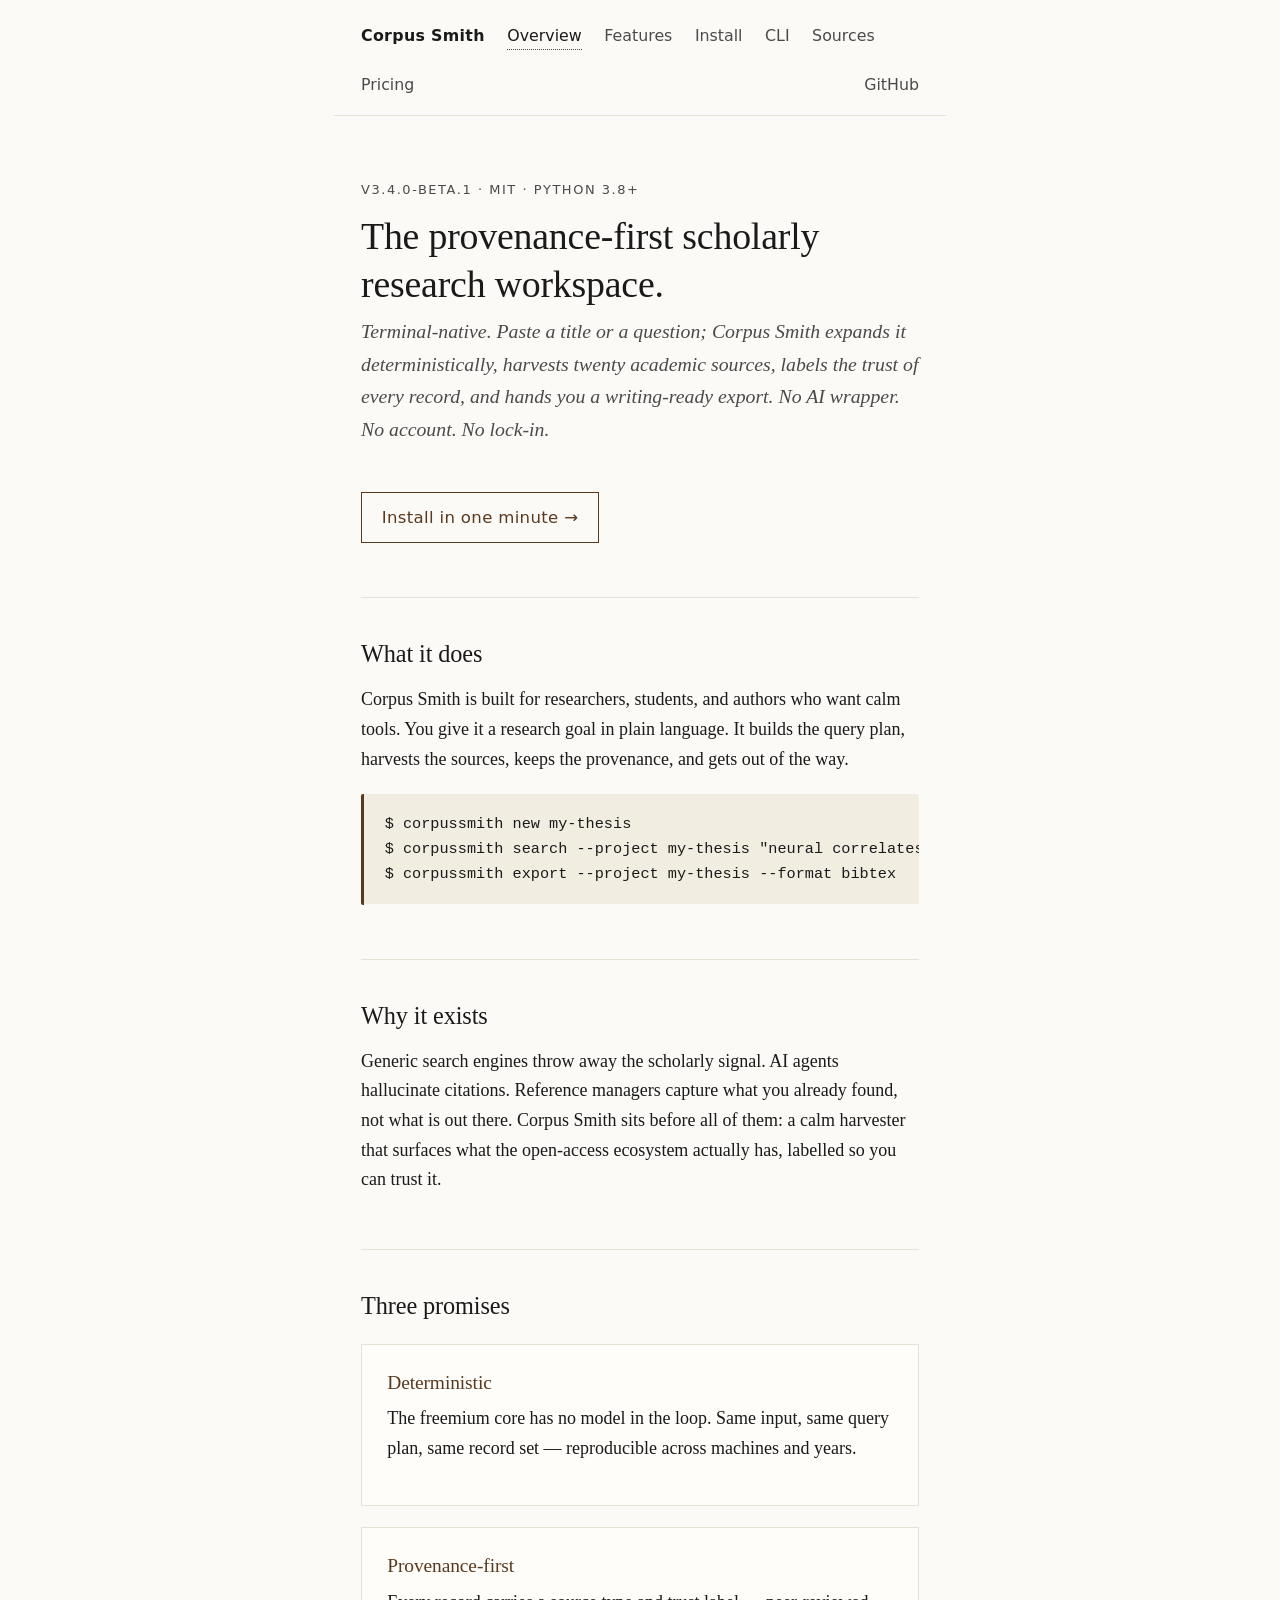
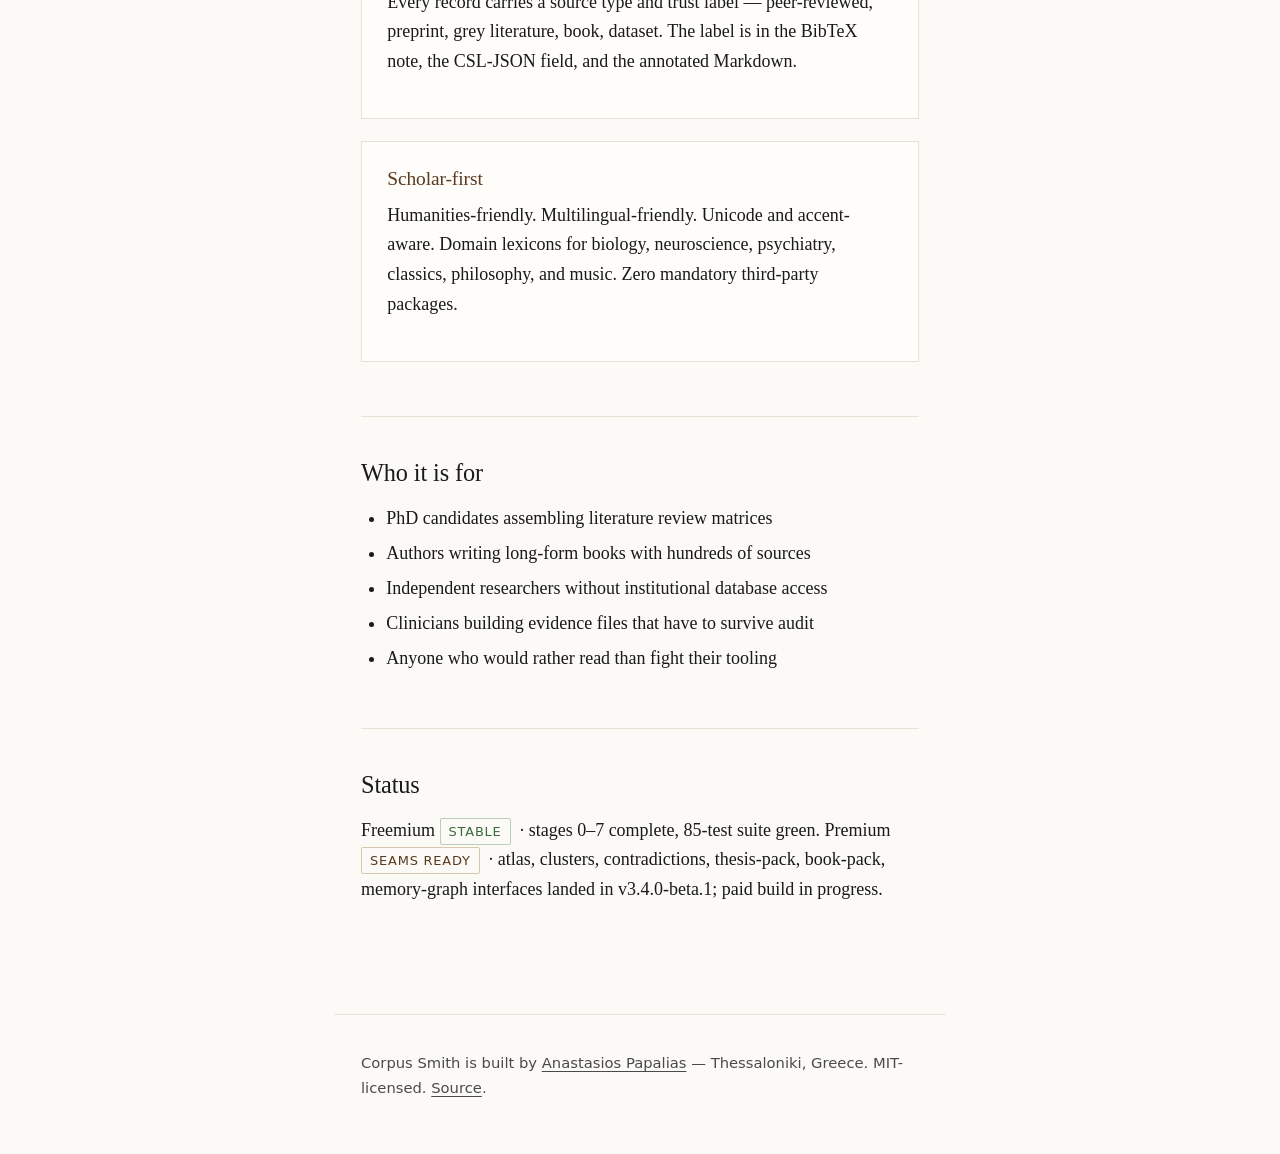
==== site/index.html @ e88dcf77 "Rename ScholarForge to Corpus Smith Initial commit of Corpus Smith (formerly ScholarForge). All pack" ====
<!doctype html>
<html lang="en">
<head>
<meta charset="utf-8">
<meta name="viewport" content="width=device-width, initial-scale=1">
<title>Corpus Smith — the provenance-first scholarly research workspace</title>
<meta name="description" content="Terminal-based scholarly research workbench. Harvest 20 academic APIs, build trustworthy corpora, prepare writing-ready exports. Calm, scholar-first, zero mandatory dependencies.">
<link rel="stylesheet" href="style.css">
</head>
<body>
<nav class="top">
  <span class="brand">Corpus Smith</span>
  <a href="index.html" class="current">Overview</a>
  <a href="features.html">Features</a>
  <a href="install.html">Install</a>
  <a href="cli.html">CLI</a>
  <a href="sources.html">Sources</a>
  <a href="pricing.html">Pricing</a>
  <span class="spacer"></span>
  <a href="https://github.com/corpussmith/corpussmith">GitHub</a>
</nav>

<main class="wrap">
  <div class="kicker">v3.4.0-beta.1 · MIT · Python 3.8+</div>
  <h1>The provenance-first scholarly research workspace.</h1>
  <p class="lede">Terminal-native. Paste a title or a question; Corpus Smith expands it deterministically, harvests twenty academic sources, labels the trust of every record, and hands you a writing-ready export. No AI wrapper. No account. No lock-in.</p>

  <a class="cta" href="install.html">Install in one minute →</a>

  <h2>What it does</h2>
  <p>Corpus Smith is built for researchers, students, and authors who want calm tools. You give it a research goal in plain language. It builds the query plan, harvests the sources, keeps the provenance, and gets out of the way.</p>

  <pre><code>$ corpussmith new my-thesis
$ corpussmith search --project my-thesis "neural correlates of OCD compulsions"
$ corpussmith export --project my-thesis --format bibtex</code></pre>

  <h2>Why it exists</h2>
  <p>Generic search engines throw away the scholarly signal. AI agents hallucinate citations. Reference managers capture what you already found, not what is out there. Corpus Smith sits before all of them: a calm harvester that surfaces what the open-access ecosystem actually has, labelled so you can trust it.</p>

  <h2>Three promises</h2>
  <div class="card">
    <h3>Deterministic</h3>
    <p>The freemium core has no model in the loop. Same input, same query plan, same record set — reproducible across machines and years.</p>
  </div>
  <div class="card">
    <h3>Provenance-first</h3>
    <p>Every record carries a source type and trust label — peer-reviewed, preprint, grey literature, book, dataset. The label is in the BibTeX note, the CSL-JSON field, and the annotated Markdown.</p>
  </div>
  <div class="card">
    <h3>Scholar-first</h3>
    <p>Humanities-friendly. Multilingual-friendly. Unicode and accent-aware. Domain lexicons for biology, neuroscience, psychiatry, classics, philosophy, and music. Zero mandatory third-party packages.</p>
  </div>

  <h2>Who it is for</h2>
  <ul>
    <li>PhD candidates assembling literature review matrices</li>
    <li>Authors writing long-form books with hundreds of sources</li>
    <li>Independent researchers without institutional database access</li>
    <li>Clinicians building evidence files that have to survive audit</li>
    <li>Anyone who would rather read than fight their tooling</li>
  </ul>

  <h2>Status</h2>
  <p>Freemium <span class="tag free">stable</span> · stages 0–7 complete, 85-test suite green. Premium <span class="tag premium">seams ready</span> · atlas, clusters, contradictions, thesis-pack, book-pack, memory-graph interfaces landed in v3.4.0-beta.1; paid build in progress.</p>
</main>

<footer>
  Corpus Smith is built by <a href="https://github.com/AnastasiosPapalias">Anastasios Papalias</a> — Thessaloniki, Greece.
  MIT-licensed. <a href="https://github.com/corpussmith/corpussmith">Source</a>.
</footer>
</body>
</html>
---- site/style.css ----
/* Corpus Smith — site styles.
   Calm, scholarly, typographic. Modelled on feynman.is:
   generous whitespace, serif body, restrained colour. */

:root {
  --ink: #1a1a1a;
  --ink-soft: #4a4a4a;
  --paper: #fbfaf7;
  --paper-rule: #e6e2d6;
  --accent: #5a3a1f;
  --mono: ui-monospace, "SF Mono", "JetBrains Mono", Menlo, Consolas, monospace;
  --serif: "Iowan Old Style", "Palatino Linotype", Palatino, "URW Palladio L",
           "Book Antiqua", Georgia, serif;
  --sans: -apple-system, BlinkMacSystemFont, "Segoe UI", system-ui, sans-serif;
  --measure: 34rem;
}

* { box-sizing: border-box; }

html, body {
  margin: 0;
  padding: 0;
  background: var(--paper);
  color: var(--ink);
  font-family: var(--serif);
  font-size: 18px;
  line-height: 1.65;
  -webkit-font-smoothing: antialiased;
  text-rendering: optimizeLegibility;
}

.wrap {
  max-width: var(--measure);
  margin: 0 auto;
  padding: 3.5rem 1.5rem 5rem;
}

nav.top {
  max-width: var(--measure);
  margin: 0 auto;
  padding: 1.25rem 1.5rem 0;
  font-family: var(--sans);
  font-size: 0.88rem;
  color: var(--ink-soft);
  display: flex;
  gap: 1.25rem;
  flex-wrap: wrap;
  border-bottom: 1px solid var(--paper-rule);
  padding-bottom: 0.9rem;
}
nav.top a {
  color: var(--ink-soft);
  text-decoration: none;
  border-bottom: 1px dotted transparent;
}
nav.top a:hover, nav.top a.current {
  color: var(--ink);
  border-bottom-color: var(--ink-soft);
}
nav.top .brand {
  font-weight: 600;
  color: var(--ink);
  letter-spacing: 0.02em;
}
nav.top .spacer { flex: 1; }

h1, h2, h3 {
  font-family: var(--serif);
  font-weight: 500;
  color: var(--ink);
  letter-spacing: -0.005em;
}
h1 { font-size: 2.1rem; line-height: 1.25; margin: 0 0 0.4rem; }
.lede {
  color: var(--ink-soft);
  font-style: italic;
  font-size: 1.1rem;
  margin: 0 0 2.2rem;
}
h2 {
  font-size: 1.35rem;
  margin-top: 3rem;
  margin-bottom: 0.6rem;
  border-top: 1px solid var(--paper-rule);
  padding-top: 2rem;
}
h3 {
  font-size: 1.08rem;
  margin-top: 1.8rem;
  margin-bottom: 0.3rem;
  color: var(--accent);
}

p { margin: 0 0 1.1rem; }
a { color: var(--accent); text-underline-offset: 3px; }
a:hover { color: var(--ink); }

code, pre, kbd {
  font-family: var(--mono);
  font-size: 0.92em;
}
code {
  background: #f1ede1;
  padding: 0.08em 0.35em;
  border-radius: 3px;
  color: var(--accent);
}
pre {
  background: #f1ede1;
  padding: 1rem 1.15rem;
  overflow-x: auto;
  border-left: 3px solid var(--accent);
  border-radius: 2px;
  line-height: 1.5;
}
pre code { background: none; padding: 0; color: var(--ink); }

blockquote {
  margin: 1.4rem 0;
  padding: 0.2rem 0 0.2rem 1.2rem;
  border-left: 3px solid var(--paper-rule);
  color: var(--ink-soft);
  font-style: italic;
}

ul, ol { padding-left: 1.4rem; margin: 0 0 1.1rem; }
li { margin-bottom: 0.3rem; }

table {
  width: 100%;
  border-collapse: collapse;
  margin: 1.2rem 0 1.6rem;
  font-size: 0.95rem;
}
th, td {
  text-align: left;
  padding: 0.55rem 0.7rem;
  border-bottom: 1px solid var(--paper-rule);
  vertical-align: top;
}
th { font-weight: 600; color: var(--ink); border-bottom-color: var(--ink-soft); }

.kicker {
  font-family: var(--sans);
  letter-spacing: 0.12em;
  text-transform: uppercase;
  font-size: 0.72rem;
  color: var(--ink-soft);
  margin-bottom: 0.7rem;
}

.card {
  border: 1px solid var(--paper-rule);
  padding: 1.2rem 1.4rem;
  margin: 1rem 0 1.2rem;
  background: #fefdfa;
}
.card h3 { margin-top: 0; }

.cta {
  display: inline-block;
  font-family: var(--sans);
  font-size: 0.92rem;
  padding: 0.6rem 1.1rem;
  border: 1px solid var(--accent);
  color: var(--accent);
  text-decoration: none;
  margin-top: 0.4rem;
  letter-spacing: 0.02em;
}
.cta:hover { background: var(--accent); color: var(--paper); }

footer {
  max-width: var(--measure);
  margin: 0 auto;
  padding: 2rem 1.5rem 3rem;
  font-family: var(--sans);
  font-size: 0.82rem;
  color: var(--ink-soft);
  border-top: 1px solid var(--paper-rule);
}
footer a { color: var(--ink-soft); }

.muted { color: var(--ink-soft); }
.tag {
  display: inline-block;
  font-family: var(--sans);
  font-size: 0.72rem;
  letter-spacing: 0.06em;
  text-transform: uppercase;
  color: var(--ink-soft);
  border: 1px solid var(--paper-rule);
  padding: 0.1rem 0.45rem;
  border-radius: 2px;
  margin-right: 0.25rem;
}
.tag.free { color: #3a6b3a; border-color: #b8cdb8; }
.tag.premium { color: var(--accent); border-color: #d6c8ad; }
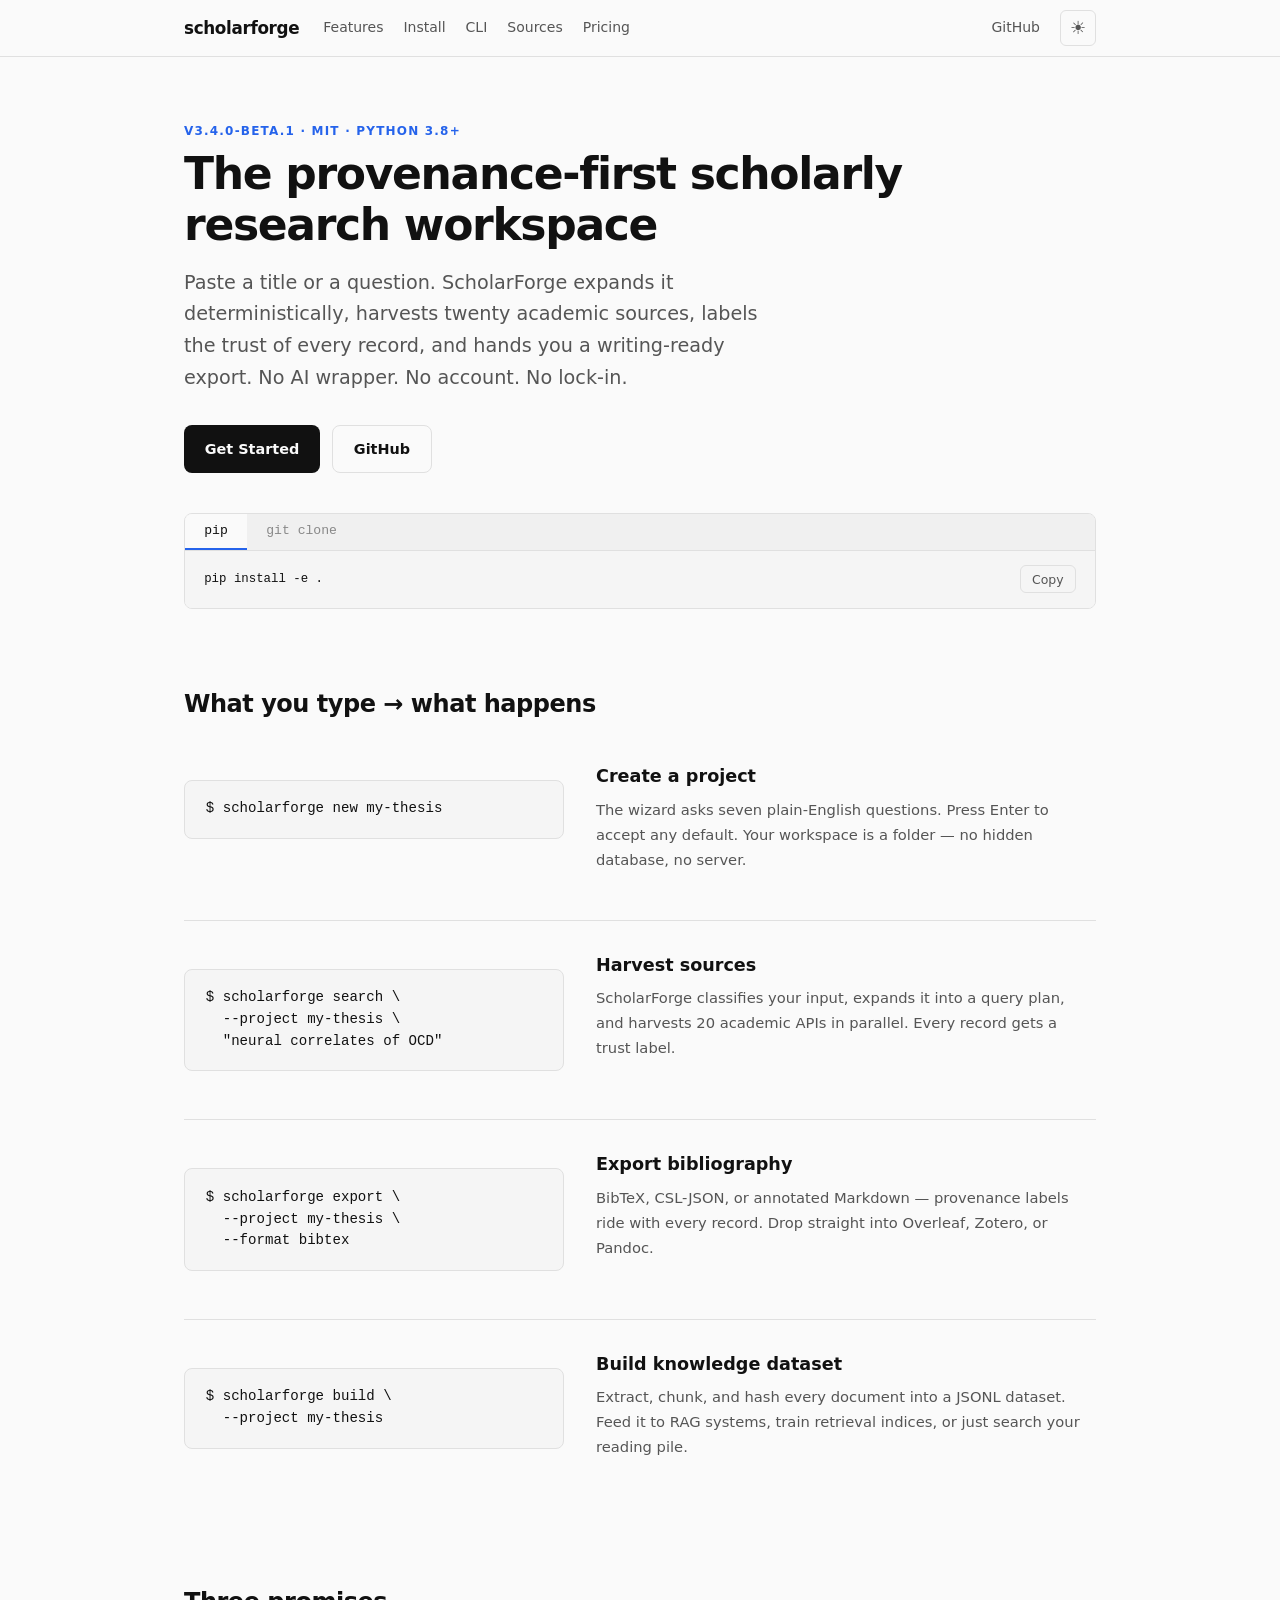
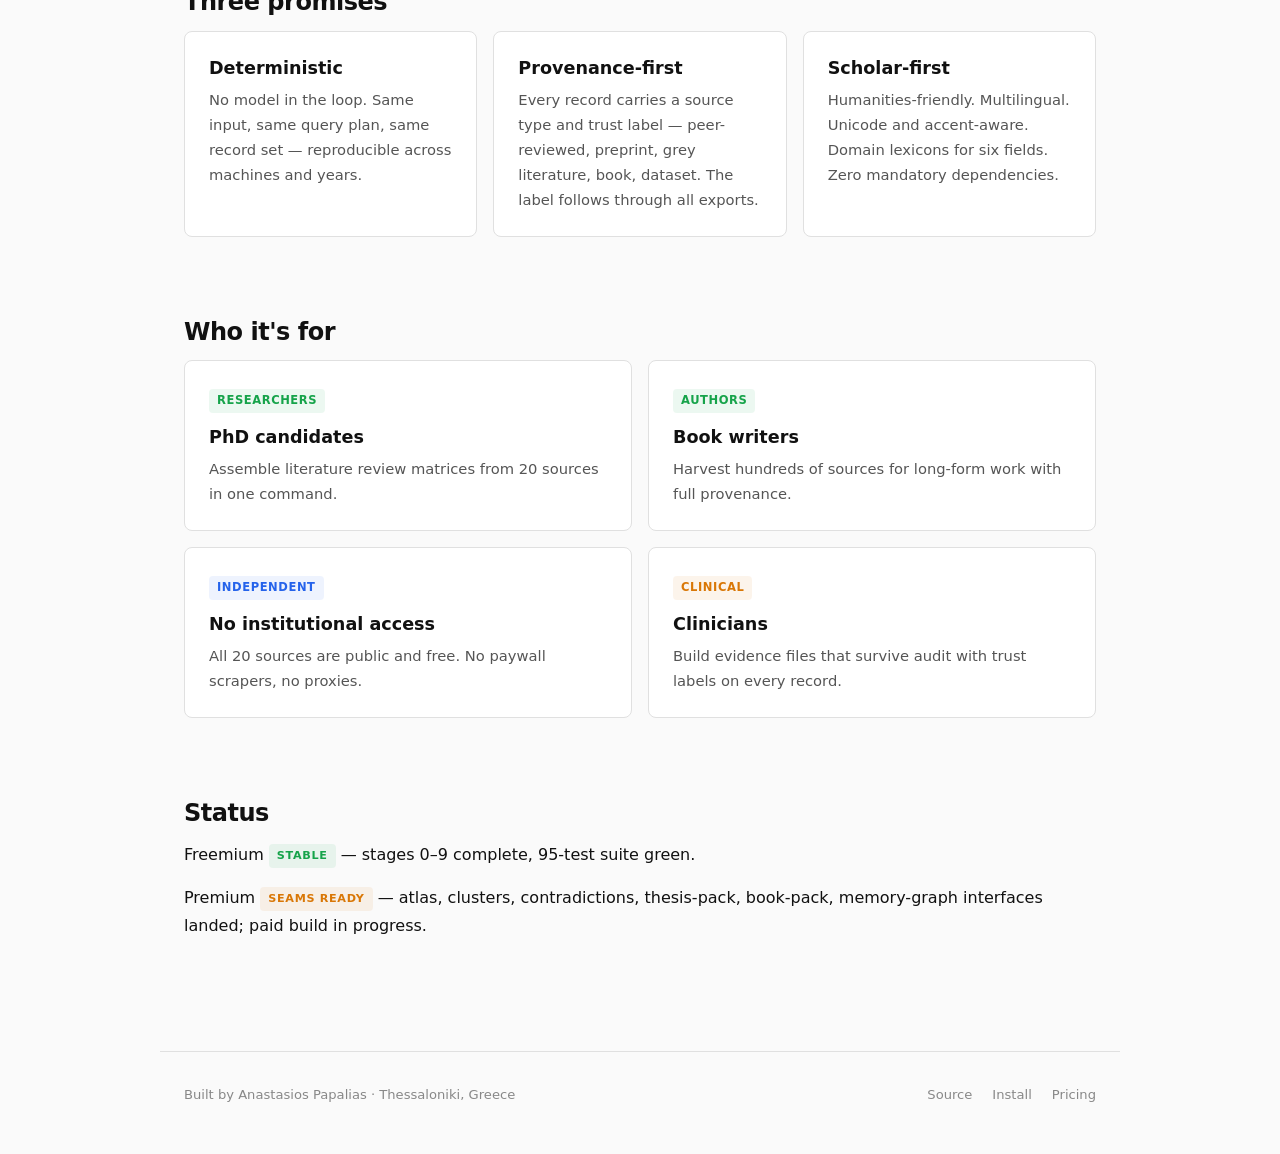
==== commit 7f03ab8c: "Merge Stage 10-13 tests; update all imports to corpussmith - Updated test imports from scholarforge." ====
--- a/site/index.html
+++ b/site/index.html
@@ -3,70 +3,209 @@
 <head>
 <meta charset="utf-8">
 <meta name="viewport" content="width=device-width, initial-scale=1">
-<title>Corpus Smith — the provenance-first scholarly research workspace</title>
-<meta name="description" content="Terminal-based scholarly research workbench. Harvest 20 academic APIs, build trustworthy corpora, prepare writing-ready exports. Calm, scholar-first, zero mandatory dependencies.">
+<title>ScholarForge — the provenance-first scholarly research workspace</title>
+<meta name="description" content="Terminal-based scholarly research workbench. Harvest 20 academic APIs, build trustworthy corpora, prepare writing-ready exports.">
 <link rel="stylesheet" href="style.css">
 </head>
 <body>
-<nav class="top">
-  <span class="brand">Corpus Smith</span>
-  <a href="index.html" class="current">Overview</a>
-  <a href="features.html">Features</a>
-  <a href="install.html">Install</a>
-  <a href="cli.html">CLI</a>
-  <a href="sources.html">Sources</a>
-  <a href="pricing.html">Pricing</a>
-  <span class="spacer"></span>
-  <a href="https://github.com/corpussmith/corpussmith">GitHub</a>
+
+<nav>
+  <div class="nav-inner">
+    <a href="index.html" class="brand">scholarforge</a>
+    <button class="hamburger" onclick="document.querySelector('.nav-links').classList.toggle('open')" aria-label="Menu">☰</button>
+    <div class="nav-links">
+      <a href="features.html">Features</a>
+      <a href="install.html">Install</a>
+      <a href="cli.html">CLI</a>
+      <a href="sources.html">Sources</a>
+      <a href="pricing.html">Pricing</a>
+      <span class="spacer"></span>
+      <a href="https://github.com/AnastasiosPapalias/Python/tree/main/scholarforge">GitHub</a>
+      <button class="theme-toggle" onclick="toggleTheme()" aria-label="Toggle theme" title="Toggle dark mode">☀</button>
+    </div>
+  </div>
 </nav>
 
 <main class="wrap">
-  <div class="kicker">v3.4.0-beta.1 · MIT · Python 3.8+</div>
-  <h1>The provenance-first scholarly research workspace.</h1>
-  <p class="lede">Terminal-native. Paste a title or a question; Corpus Smith expands it deterministically, harvests twenty academic sources, labels the trust of every record, and hands you a writing-ready export. No AI wrapper. No account. No lock-in.</p>
-
-  <a class="cta" href="install.html">Install in one minute →</a>
-
-  <h2>What it does</h2>
-  <p>Corpus Smith is built for researchers, students, and authors who want calm tools. You give it a research goal in plain language. It builds the query plan, harvests the sources, keeps the provenance, and gets out of the way.</p>
-
-  <pre><code>$ corpussmith new my-thesis
-$ corpussmith search --project my-thesis "neural correlates of OCD compulsions"
-$ corpussmith export --project my-thesis --format bibtex</code></pre>
-
-  <h2>Why it exists</h2>
-  <p>Generic search engines throw away the scholarly signal. AI agents hallucinate citations. Reference managers capture what you already found, not what is out there. Corpus Smith sits before all of them: a calm harvester that surfaces what the open-access ecosystem actually has, labelled so you can trust it.</p>
-
-  <h2>Three promises</h2>
-  <div class="card">
-    <h3>Deterministic</h3>
-    <p>The freemium core has no model in the loop. Same input, same query plan, same record set — reproducible across machines and years.</p>
+
+  <!-- Hero -->
+  <section>
+    <div class="kicker">v3.4.0-beta.1 · MIT · Python 3.8+</div>
+    <h1>The provenance-first scholarly research workspace</h1>
+    <p class="hero-sub">Paste a title or a question. ScholarForge expands it deterministically, harvests twenty academic sources, labels the trust of every record, and hands you a writing-ready export. No AI wrapper. No account. No lock-in.</p>
+
+    <div class="btn-group">
+      <a href="install.html" class="btn btn-primary">Get Started</a>
+      <a href="https://github.com/AnastasiosPapalias/Python/tree/main/scholarforge" class="btn btn-secondary">GitHub</a>
+    </div>
+
+    <div class="install-block">
+      <div class="install-tabs">
+        <button class="install-tab active" onclick="switchInstall('pip', this)">pip</button>
+        <button class="install-tab" onclick="switchInstall('git', this)">git clone</button>
+      </div>
+      <div class="install-body">
+        <code id="install-cmd">pip install -e .</code>
+        <button class="copy-btn" onclick="copyInstall(this)">Copy</button>
+      </div>
+    </div>
+  </section>
+
+  <!-- What you type → what happens -->
+  <section>
+    <h2>What you type → what happens</h2>
+
+    <div class="command-row">
+      <div class="command-code">
+        <pre><code>$ scholarforge new my-thesis</code></pre>
+      </div>
+      <div class="command-desc">
+        <h3>Create a project</h3>
+        <p>The wizard asks seven plain-English questions. Press Enter to accept any default. Your workspace is a folder — no hidden database, no server.</p>
+      </div>
+    </div>
+
+    <div class="command-row">
+      <div class="command-code">
+        <pre><code>$ scholarforge search \
+  --project my-thesis \
+  "neural correlates of OCD"</code></pre>
+      </div>
+      <div class="command-desc">
+        <h3>Harvest sources</h3>
+        <p>ScholarForge classifies your input, expands it into a query plan, and harvests 20 academic APIs in parallel. Every record gets a trust label.</p>
+      </div>
+    </div>
+
+    <div class="command-row">
+      <div class="command-code">
+        <pre><code>$ scholarforge export \
+  --project my-thesis \
+  --format bibtex</code></pre>
+      </div>
+      <div class="command-desc">
+        <h3>Export bibliography</h3>
+        <p>BibTeX, CSL-JSON, or annotated Markdown — provenance labels ride with every record. Drop straight into Overleaf, Zotero, or Pandoc.</p>
+      </div>
+    </div>
+
+    <div class="command-row">
+      <div class="command-code">
+        <pre><code>$ scholarforge build \
+  --project my-thesis</code></pre>
+      </div>
+      <div class="command-desc">
+        <h3>Build knowledge dataset</h3>
+        <p>Extract, chunk, and hash every document into a JSONL dataset. Feed it to RAG systems, train retrieval indices, or just search your reading pile.</p>
+      </div>
+    </div>
+  </section>
+
+  <!-- Three promises -->
+  <section>
+    <h2>Three promises</h2>
+    <div class="grid grid-3">
+      <div class="card">
+        <h3>Deterministic</h3>
+        <p>No model in the loop. Same input, same query plan, same record set — reproducible across machines and years.</p>
+      </div>
+      <div class="card">
+        <h3>Provenance-first</h3>
+        <p>Every record carries a source type and trust label — peer-reviewed, preprint, grey literature, book, dataset. The label follows through all exports.</p>
+      </div>
+      <div class="card">
+        <h3>Scholar-first</h3>
+        <p>Humanities-friendly. Multilingual. Unicode and accent-aware. Domain lexicons for six fields. Zero mandatory dependencies.</p>
+      </div>
+    </div>
+  </section>
+
+  <!-- Who it's for -->
+  <section>
+    <h2>Who it's for</h2>
+    <div class="grid grid-2">
+      <div class="card">
+        <div class="card-tag green">Researchers</div>
+        <h3>PhD candidates</h3>
+        <p>Assemble literature review matrices from 20 sources in one command.</p>
+      </div>
+      <div class="card">
+        <div class="card-tag green">Authors</div>
+        <h3>Book writers</h3>
+        <p>Harvest hundreds of sources for long-form work with full provenance.</p>
+      </div>
+      <div class="card">
+        <div class="card-tag blue">Independent</div>
+        <h3>No institutional access</h3>
+        <p>All 20 sources are public and free. No paywall scrapers, no proxies.</p>
+      </div>
+      <div class="card">
+        <div class="card-tag amber">Clinical</div>
+        <h3>Clinicians</h3>
+        <p>Build evidence files that survive audit with trust labels on every record.</p>
+      </div>
+    </div>
+  </section>
+
+  <!-- Status -->
+  <section>
+    <h2>Status</h2>
+    <p>Freemium <span class="tag free">stable</span> — stages 0–9 complete, 95-test suite green.</p>
+    <p>Premium <span class="tag premium">seams ready</span> — atlas, clusters, contradictions, thesis-pack, book-pack, memory-graph interfaces landed; paid build in progress.</p>
+  </section>
+
+</main>
+
+<footer>
+  <span>Built by <a href="https://github.com/AnastasiosPapalias">Anastasios Papalias</a> · Thessaloniki, Greece</span>
+  <div class="footer-links">
+    <a href="https://github.com/AnastasiosPapalias/Python/tree/main/scholarforge">Source</a>
+    <a href="install.html">Install</a>
+    <a href="pricing.html">Pricing</a>
   </div>
-  <div class="card">
-    <h3>Provenance-first</h3>
-    <p>Every record carries a source type and trust label — peer-reviewed, preprint, grey literature, book, dataset. The label is in the BibTeX note, the CSL-JSON field, and the annotated Markdown.</p>
-  </div>
-  <div class="card">
-    <h3>Scholar-first</h3>
-    <p>Humanities-friendly. Multilingual-friendly. Unicode and accent-aware. Domain lexicons for biology, neuroscience, psychiatry, classics, philosophy, and music. Zero mandatory third-party packages.</p>
-  </div>
-
-  <h2>Who it is for</h2>
-  <ul>
-    <li>PhD candidates assembling literature review matrices</li>
-    <li>Authors writing long-form books with hundreds of sources</li>
-    <li>Independent researchers without institutional database access</li>
-    <li>Clinicians building evidence files that have to survive audit</li>
-    <li>Anyone who would rather read than fight their tooling</li>
-  </ul>
-
-  <h2>Status</h2>
-  <p>Freemium <span class="tag free">stable</span> · stages 0–7 complete, 85-test suite green. Premium <span class="tag premium">seams ready</span> · atlas, clusters, contradictions, thesis-pack, book-pack, memory-graph interfaces landed in v3.4.0-beta.1; paid build in progress.</p>
-</main>
-
-<footer>
-  Corpus Smith is built by <a href="https://github.com/AnastasiosPapalias">Anastasios Papalias</a> — Thessaloniki, Greece.
-  MIT-licensed. <a href="https://github.com/corpussmith/corpussmith">Source</a>.
 </footer>
+
+<script>
+const installs = {
+  pip: 'pip install -e .',
+  git: 'git clone https://github.com/AnastasiosPapalias/Python.git && cd Python/scholarforge && pip install -e .'
+};
+
+function switchInstall(key, btn) {
+  document.getElementById('install-cmd').textContent = installs[key];
+  document.querySelectorAll('.install-tab').forEach(t => t.classList.remove('active'));
+  btn.classList.add('active');
+}
+
+function copyInstall(btn) {
+  const text = document.getElementById('install-cmd').textContent;
+  navigator.clipboard.writeText(text).then(() => {
+    btn.textContent = '✓ Copied';
+    btn.classList.add('copied');
+    setTimeout(() => { btn.textContent = 'Copy'; btn.classList.remove('copied'); }, 2000);
+  });
+}
+
+function toggleTheme() {
+  const html = document.documentElement;
+  html.classList.toggle('dark');
+  const isDark = html.classList.contains('dark');
+  localStorage.setItem('sf-theme', isDark ? 'dark' : 'light');
+  document.querySelector('.theme-toggle').textContent = isDark ? '☾' : '☀';
+}
+
+(function() {
+  const saved = localStorage.getItem('sf-theme');
+  const prefersDark = window.matchMedia('(prefers-color-scheme: dark)').matches;
+  if (saved === 'dark' || (!saved && prefersDark)) {
+    document.documentElement.classList.add('dark');
+    document.addEventListener('DOMContentLoaded', () => {
+      const btn = document.querySelector('.theme-toggle');
+      if (btn) btn.textContent = '☾';
+    });
+  }
+})();
+</script>
+
 </body>
 </html>
--- a/site/style.css
+++ b/site/style.css
@@ -1,198 +1,648 @@
-/* Corpus Smith — site styles.
-   Calm, scholarly, typographic. Modelled on feynman.is:
-   generous whitespace, serif body, restrained colour. */
+/* ScholarForge — Feynman.is-inspired design.
+   Dark-first, sans-serif, generous whitespace, grid cards,
+   interactive install block, smooth transitions. */
 
 :root {
-  --ink: #1a1a1a;
-  --ink-soft: #4a4a4a;
-  --paper: #fbfaf7;
-  --paper-rule: #e6e2d6;
-  --accent: #5a3a1f;
-  --mono: ui-monospace, "SF Mono", "JetBrains Mono", Menlo, Consolas, monospace;
-  --serif: "Iowan Old Style", "Palatino Linotype", Palatino, "URW Palladio L",
-           "Book Antiqua", Georgia, serif;
-  --sans: -apple-system, BlinkMacSystemFont, "Segoe UI", system-ui, sans-serif;
-  --measure: 34rem;
-}
-
-* { box-sizing: border-box; }
-
-html, body {
-  margin: 0;
-  padding: 0;
-  background: var(--paper);
-  color: var(--ink);
-  font-family: var(--serif);
-  font-size: 18px;
-  line-height: 1.65;
+  --bg: #fafafa;
+  --bg-alt: #f0f0f0;
+  --bg-card: #ffffff;
+  --bg-code: #f5f5f5;
+  --text: #111111;
+  --text-soft: #555555;
+  --text-muted: #888888;
+  --border: #e0e0e0;
+  --accent: #2563eb;
+  --accent-hover: #1d4ed8;
+  --accent-soft: rgba(37, 99, 235, 0.08);
+  --green: #16a34a;
+  --green-soft: rgba(22, 163, 74, 0.08);
+  --amber: #d97706;
+  --amber-soft: rgba(217, 119, 6, 0.08);
+  --radius: 8px;
+  --mono: ui-monospace, "SF Mono", "JetBrains Mono", "Cascadia Code", Menlo, Consolas, monospace;
+  --sans: "Inter", -apple-system, BlinkMacSystemFont, "Segoe UI", system-ui, sans-serif;
+  --max-w: 960px;
+  --transition: 0.2s ease;
+}
+
+html.dark {
+  --bg: #0a0a0a;
+  --bg-alt: #141414;
+  --bg-card: #1a1a1a;
+  --bg-code: #1e1e1e;
+  --text: #e8e8e8;
+  --text-soft: #a0a0a0;
+  --text-muted: #666666;
+  --border: #2a2a2a;
+  --accent: #60a5fa;
+  --accent-hover: #93bbfd;
+  --accent-soft: rgba(96, 165, 250, 0.1);
+  --bg-card: #161616;
+}
+
+* { box-sizing: border-box; margin: 0; padding: 0; }
+
+html {
+  scroll-behavior: smooth;
+}
+
+body {
+  background: var(--bg);
+  color: var(--text);
+  font-family: var(--sans);
+  font-size: 16px;
+  line-height: 1.7;
   -webkit-font-smoothing: antialiased;
   text-rendering: optimizeLegibility;
-}
+  transition: background var(--transition), color var(--transition);
+}
+
+/* ─── Nav ─────────────────────────────────────────── */
+
+nav {
+  position: sticky;
+  top: 0;
+  z-index: 100;
+  background: var(--bg);
+  border-bottom: 1px solid var(--border);
+  backdrop-filter: blur(12px);
+  transition: background var(--transition), border-color var(--transition);
+}
+
+nav .nav-inner {
+  max-width: var(--max-w);
+  margin: 0 auto;
+  padding: 0 1.5rem;
+  height: 56px;
+  display: flex;
+  align-items: center;
+  gap: 1.5rem;
+}
+
+nav .brand {
+  font-weight: 700;
+  font-size: 1.05rem;
+  color: var(--text);
+  text-decoration: none;
+  letter-spacing: -0.02em;
+}
+
+nav .nav-links {
+  display: flex;
+  align-items: center;
+  gap: 1.25rem;
+  flex: 1;
+}
+
+nav .nav-links a {
+  color: var(--text-soft);
+  text-decoration: none;
+  font-size: 0.875rem;
+  font-weight: 450;
+  transition: color var(--transition);
+  padding: 0.25rem 0;
+}
+
+nav .nav-links a:hover,
+nav .nav-links a.current {
+  color: var(--text);
+}
+
+nav .spacer { flex: 1; }
+
+nav .theme-toggle {
+  background: none;
+  border: 1px solid var(--border);
+  border-radius: 6px;
+  width: 36px;
+  height: 36px;
+  cursor: pointer;
+  display: flex;
+  align-items: center;
+  justify-content: center;
+  color: var(--text-soft);
+  transition: all var(--transition);
+  font-size: 1.1rem;
+}
+
+nav .theme-toggle:hover {
+  border-color: var(--text-muted);
+  color: var(--text);
+}
+
+/* Mobile hamburger */
+nav .hamburger {
+  display: none;
+  background: none;
+  border: none;
+  color: var(--text);
+  font-size: 1.4rem;
+  cursor: pointer;
+  padding: 0.25rem;
+}
+
+@media (max-width: 720px) {
+  nav .hamburger { display: block; }
+  nav .nav-links {
+    display: none;
+    position: absolute;
+    top: 56px;
+    left: 0;
+    right: 0;
+    background: var(--bg);
+    border-bottom: 1px solid var(--border);
+    flex-direction: column;
+    padding: 1rem 1.5rem;
+    gap: 0.75rem;
+  }
+  nav .nav-links.open { display: flex; }
+  nav .spacer { display: none; }
+}
+
+/* ─── Layout ──────────────────────────────────────── */
 
 .wrap {
-  max-width: var(--measure);
+  max-width: var(--max-w);
   margin: 0 auto;
-  padding: 3.5rem 1.5rem 5rem;
-}
-
-nav.top {
-  max-width: var(--measure);
+  padding: 4rem 1.5rem 6rem;
+}
+
+.wrap-narrow {
+  max-width: 680px;
   margin: 0 auto;
-  padding: 1.25rem 1.5rem 0;
+  padding: 4rem 1.5rem 6rem;
+}
+
+section {
+  margin-top: 5rem;
+}
+
+section:first-of-type {
+  margin-top: 0;
+}
+
+/* ─── Typography ──────────────────────────────────── */
+
+h1 {
+  font-size: 2.75rem;
+  font-weight: 800;
+  line-height: 1.15;
+  letter-spacing: -0.03em;
+  margin-bottom: 1rem;
+}
+
+h2 {
+  font-size: 1.5rem;
+  font-weight: 700;
+  line-height: 1.3;
+  letter-spacing: -0.02em;
+  margin-bottom: 0.75rem;
+}
+
+h3 {
+  font-size: 1.1rem;
+  font-weight: 600;
+  line-height: 1.4;
+  margin-bottom: 0.5rem;
+}
+
+p { margin-bottom: 1rem; }
+
+.hero-sub {
+  font-size: 1.2rem;
+  color: var(--text-soft);
+  line-height: 1.65;
+  max-width: 600px;
+  margin-bottom: 2rem;
+}
+
+.kicker {
+  font-size: 0.75rem;
+  font-weight: 600;
+  letter-spacing: 0.1em;
+  text-transform: uppercase;
+  color: var(--accent);
+  margin-bottom: 0.5rem;
+}
+
+a { color: var(--accent); text-decoration: none; transition: color var(--transition); }
+a:hover { color: var(--accent-hover); }
+
+/* ─── Buttons ─────────────────────────────────────── */
+
+.btn {
+  display: inline-flex;
+  align-items: center;
+  gap: 0.5rem;
   font-family: var(--sans);
+  font-size: 0.9rem;
+  font-weight: 550;
+  padding: 0.65rem 1.3rem;
+  border-radius: var(--radius);
+  text-decoration: none;
+  transition: all var(--transition);
+  cursor: pointer;
+  border: none;
+}
+
+.btn-primary {
+  background: var(--text);
+  color: var(--bg);
+}
+.btn-primary:hover {
+  opacity: 0.85;
+  color: var(--bg);
+}
+
+.btn-secondary {
+  background: transparent;
+  color: var(--text);
+  border: 1px solid var(--border);
+}
+.btn-secondary:hover {
+  border-color: var(--text-muted);
+  background: var(--bg-alt);
+  color: var(--text);
+}
+
+.btn-group {
+  display: flex;
+  gap: 0.75rem;
+  flex-wrap: wrap;
+  margin-top: 0.5rem;
+}
+
+/* ─── Install block ───────────────────────────────── */
+
+.install-block {
+  margin: 2.5rem 0;
+  border: 1px solid var(--border);
+  border-radius: var(--radius);
+  overflow: hidden;
+}
+
+.install-tabs {
+  display: flex;
+  border-bottom: 1px solid var(--border);
+  background: var(--bg-alt);
+}
+
+.install-tab {
+  padding: 0.6rem 1.2rem;
+  font-family: var(--mono);
+  font-size: 0.82rem;
+  font-weight: 500;
+  color: var(--text-muted);
+  background: none;
+  border: none;
+  border-bottom: 2px solid transparent;
+  cursor: pointer;
+  transition: all var(--transition);
+}
+
+.install-tab.active {
+  color: var(--text);
+  border-bottom-color: var(--accent);
+  background: var(--bg);
+}
+
+.install-tab:hover:not(.active) {
+  color: var(--text-soft);
+}
+
+.install-body {
+  display: flex;
+  align-items: center;
+  justify-content: space-between;
+  padding: 0.9rem 1.2rem;
+  background: var(--bg-code);
+  font-family: var(--mono);
   font-size: 0.88rem;
-  color: var(--ink-soft);
-  display: flex;
-  gap: 1.25rem;
-  flex-wrap: wrap;
-  border-bottom: 1px solid var(--paper-rule);
-  padding-bottom: 0.9rem;
-}
-nav.top a {
-  color: var(--ink-soft);
-  text-decoration: none;
-  border-bottom: 1px dotted transparent;
-}
-nav.top a:hover, nav.top a.current {
-  color: var(--ink);
-  border-bottom-color: var(--ink-soft);
-}
-nav.top .brand {
+  color: var(--text);
+}
+
+.install-body code {
+  background: none;
+  padding: 0;
+  color: var(--text);
+}
+
+.copy-btn {
+  background: none;
+  border: 1px solid var(--border);
+  border-radius: 6px;
+  padding: 0.35rem 0.7rem;
+  font-size: 0.78rem;
+  color: var(--text-soft);
+  cursor: pointer;
+  transition: all var(--transition);
+  white-space: nowrap;
+  font-family: var(--sans);
+}
+
+.copy-btn:hover {
+  border-color: var(--text-muted);
+  color: var(--text);
+}
+
+.copy-btn.copied {
+  color: var(--green);
+  border-color: var(--green);
+}
+
+/* ─── Grid cards ──────────────────────────────────── */
+
+.grid {
+  display: grid;
+  gap: 1rem;
+}
+
+.grid-2 { grid-template-columns: repeat(2, 1fr); }
+.grid-3 { grid-template-columns: repeat(3, 1fr); }
+.grid-4 { grid-template-columns: repeat(4, 1fr); }
+
+@media (max-width: 720px) {
+  .grid-2, .grid-3, .grid-4 { grid-template-columns: 1fr; }
+}
+
+@media (min-width: 721px) and (max-width: 900px) {
+  .grid-3, .grid-4 { grid-template-columns: repeat(2, 1fr); }
+}
+
+.card {
+  border: 1px solid var(--border);
+  border-radius: var(--radius);
+  padding: 1.5rem;
+  background: var(--bg-card);
+  transition: border-color var(--transition), box-shadow var(--transition);
+}
+
+.card:hover {
+  border-color: var(--text-muted);
+}
+
+.card h3 {
+  margin-bottom: 0.4rem;
+}
+
+.card p {
+  color: var(--text-soft);
+  font-size: 0.92rem;
+  margin-bottom: 0;
+}
+
+.card .card-tag {
+  display: inline-block;
+  font-size: 0.72rem;
   font-weight: 600;
-  color: var(--ink);
-  letter-spacing: 0.02em;
-}
-nav.top .spacer { flex: 1; }
-
-h1, h2, h3 {
-  font-family: var(--serif);
-  font-weight: 500;
-  color: var(--ink);
-  letter-spacing: -0.005em;
-}
-h1 { font-size: 2.1rem; line-height: 1.25; margin: 0 0 0.4rem; }
-.lede {
-  color: var(--ink-soft);
-  font-style: italic;
-  font-size: 1.1rem;
-  margin: 0 0 2.2rem;
-}
-h2 {
-  font-size: 1.35rem;
-  margin-top: 3rem;
-  margin-bottom: 0.6rem;
-  border-top: 1px solid var(--paper-rule);
-  padding-top: 2rem;
-}
-h3 {
-  font-size: 1.08rem;
-  margin-top: 1.8rem;
-  margin-bottom: 0.3rem;
+  letter-spacing: 0.05em;
+  text-transform: uppercase;
+  padding: 0.15rem 0.5rem;
+  border-radius: 4px;
+  margin-bottom: 0.75rem;
+}
+
+.card .card-tag.green {
+  color: var(--green);
+  background: var(--green-soft);
+}
+
+.card .card-tag.amber {
+  color: var(--amber);
+  background: var(--amber-soft);
+}
+
+.card .card-tag.blue {
   color: var(--accent);
-}
-
-p { margin: 0 0 1.1rem; }
-a { color: var(--accent); text-underline-offset: 3px; }
-a:hover { color: var(--ink); }
-
-code, pre, kbd {
+  background: var(--accent-soft);
+}
+
+/* ─── Command showcase ────────────────────────────── */
+
+.command-row {
+  display: flex;
+  gap: 2rem;
+  align-items: flex-start;
+  padding: 2rem 0;
+  border-bottom: 1px solid var(--border);
+}
+
+.command-row:last-child { border-bottom: none; }
+
+.command-code {
+  flex: 0 0 380px;
+}
+
+.command-desc {
+  flex: 1;
+}
+
+.command-desc h3 {
+  color: var(--text);
+}
+
+.command-desc p {
+  color: var(--text-soft);
+  font-size: 0.92rem;
+}
+
+@media (max-width: 720px) {
+  .command-row { flex-direction: column; gap: 0.75rem; }
+  .command-code { flex: none; width: 100%; }
+}
+
+/* ─── Code blocks ─────────────────────────────────── */
+
+code {
   font-family: var(--mono);
-  font-size: 0.92em;
-}
-code {
-  background: #f1ede1;
-  padding: 0.08em 0.35em;
-  border-radius: 3px;
+  font-size: 0.88em;
+  background: var(--bg-code);
+  padding: 0.15em 0.4em;
+  border-radius: 4px;
   color: var(--accent);
 }
+
 pre {
-  background: #f1ede1;
-  padding: 1rem 1.15rem;
+  background: var(--bg-code);
+  border: 1px solid var(--border);
+  border-radius: var(--radius);
+  padding: 1.1rem 1.3rem;
   overflow-x: auto;
-  border-left: 3px solid var(--accent);
-  border-radius: 2px;
-  line-height: 1.5;
-}
-pre code { background: none; padding: 0; color: var(--ink); }
-
-blockquote {
-  margin: 1.4rem 0;
-  padding: 0.2rem 0 0.2rem 1.2rem;
-  border-left: 3px solid var(--paper-rule);
-  color: var(--ink-soft);
-  font-style: italic;
-}
-
-ul, ol { padding-left: 1.4rem; margin: 0 0 1.1rem; }
-li { margin-bottom: 0.3rem; }
+  line-height: 1.55;
+  font-size: 0.88rem;
+  margin: 1rem 0;
+}
+
+pre code {
+  background: none;
+  padding: 0;
+  color: var(--text);
+  font-size: inherit;
+}
+
+/* ─── Tables ──────────────────────────────────────── */
 
 table {
   width: 100%;
   border-collapse: collapse;
-  margin: 1.2rem 0 1.6rem;
-  font-size: 0.95rem;
-}
+  margin: 1rem 0 1.5rem;
+  font-size: 0.92rem;
+}
+
 th, td {
   text-align: left;
-  padding: 0.55rem 0.7rem;
-  border-bottom: 1px solid var(--paper-rule);
+  padding: 0.7rem 0.9rem;
+  border-bottom: 1px solid var(--border);
   vertical-align: top;
 }
-th { font-weight: 600; color: var(--ink); border-bottom-color: var(--ink-soft); }
-
-.kicker {
-  font-family: var(--sans);
-  letter-spacing: 0.12em;
+
+th {
+  font-weight: 600;
+  color: var(--text);
+  font-size: 0.82rem;
   text-transform: uppercase;
-  font-size: 0.72rem;
-  color: var(--ink-soft);
-  margin-bottom: 0.7rem;
-}
-
-.card {
-  border: 1px solid var(--paper-rule);
-  padding: 1.2rem 1.4rem;
-  margin: 1rem 0 1.2rem;
-  background: #fefdfa;
-}
-.card h3 { margin-top: 0; }
-
-.cta {
-  display: inline-block;
-  font-family: var(--sans);
-  font-size: 0.92rem;
-  padding: 0.6rem 1.1rem;
-  border: 1px solid var(--accent);
-  color: var(--accent);
-  text-decoration: none;
-  margin-top: 0.4rem;
-  letter-spacing: 0.02em;
-}
-.cta:hover { background: var(--accent); color: var(--paper); }
-
-footer {
-  max-width: var(--measure);
-  margin: 0 auto;
-  padding: 2rem 1.5rem 3rem;
-  font-family: var(--sans);
-  font-size: 0.82rem;
-  color: var(--ink-soft);
-  border-top: 1px solid var(--paper-rule);
-}
-footer a { color: var(--ink-soft); }
-
-.muted { color: var(--ink-soft); }
+  letter-spacing: 0.05em;
+}
+
+/* ─── Tags ────────────────────────────────────────── */
+
 .tag {
   display: inline-block;
   font-family: var(--sans);
-  font-size: 0.72rem;
+  font-size: 0.7rem;
+  font-weight: 600;
   letter-spacing: 0.06em;
   text-transform: uppercase;
-  color: var(--ink-soft);
-  border: 1px solid var(--paper-rule);
-  padding: 0.1rem 0.45rem;
-  border-radius: 2px;
-  margin-right: 0.25rem;
-}
-.tag.free { color: #3a6b3a; border-color: #b8cdb8; }
-.tag.premium { color: var(--accent); border-color: #d6c8ad; }
+  padding: 0.15rem 0.5rem;
+  border-radius: 4px;
+  vertical-align: middle;
+}
+
+.tag.free { color: var(--green); background: var(--green-soft); }
+.tag.premium { color: var(--amber); background: var(--amber-soft); }
+.tag.coming { color: var(--text-muted); background: var(--bg-alt); }
+
+/* ─── Source grid (sources page) ──────────────────── */
+
+.source-card {
+  border: 1px solid var(--border);
+  border-radius: var(--radius);
+  padding: 1.25rem;
+  background: var(--bg-card);
+  transition: border-color var(--transition);
+}
+
+.source-card:hover { border-color: var(--text-muted); }
+
+.source-card h4 {
+  font-size: 0.95rem;
+  font-weight: 600;
+  margin-bottom: 0.25rem;
+}
+
+.source-card h4 a { color: var(--text); }
+.source-card h4 a:hover { color: var(--accent); }
+
+.source-card p {
+  font-size: 0.82rem;
+  color: var(--text-soft);
+  margin: 0;
+}
+
+.source-card .source-tag {
+  display: inline-block;
+  font-size: 0.68rem;
+  font-weight: 600;
+  text-transform: uppercase;
+  letter-spacing: 0.04em;
+  color: var(--green);
+  margin-top: 0.5rem;
+}
+
+/* ─── Pricing cards ───────────────────────────────── */
+
+.pricing-card {
+  border: 1px solid var(--border);
+  border-radius: var(--radius);
+  padding: 2rem;
+  background: var(--bg-card);
+}
+
+.pricing-card.featured {
+  border-color: var(--accent);
+  box-shadow: 0 0 0 1px var(--accent);
+}
+
+.pricing-card .price {
+  font-size: 2rem;
+  font-weight: 800;
+  letter-spacing: -0.03em;
+  margin-bottom: 0.5rem;
+}
+
+.pricing-card ul {
+  list-style: none;
+  padding: 0;
+  margin: 1rem 0 1.5rem;
+}
+
+.pricing-card li {
+  padding: 0.4rem 0;
+  padding-left: 1.4rem;
+  position: relative;
+  font-size: 0.92rem;
+  color: var(--text-soft);
+}
+
+.pricing-card li::before {
+  content: "✓";
+  position: absolute;
+  left: 0;
+  color: var(--green);
+  font-weight: 700;
+}
+
+/* ─── Lists ───────────────────────────────────────── */
+
+ul, ol { padding-left: 1.5rem; margin: 0 0 1rem; }
+li { margin-bottom: 0.35rem; }
+
+/* ─── Dividers ────────────────────────────────────── */
+
+.divider {
+  border: none;
+  border-top: 1px solid var(--border);
+  margin: 3rem 0;
+}
+
+/* ─── Footer ──────────────────────────────────────── */
+
+footer {
+  max-width: var(--max-w);
+  margin: 0 auto;
+  padding: 2rem 1.5rem 3rem;
+  border-top: 1px solid var(--border);
+  font-size: 0.82rem;
+  color: var(--text-muted);
+  display: flex;
+  justify-content: space-between;
+  align-items: center;
+  flex-wrap: wrap;
+  gap: 1rem;
+}
+
+footer a { color: var(--text-muted); }
+footer a:hover { color: var(--text); }
+
+.footer-links {
+  display: flex;
+  gap: 1.25rem;
+}
+
+/* ─── Responsive hero ─────────────────────────────── */
+
+@media (max-width: 720px) {
+  h1 { font-size: 2rem; }
+  .hero-sub { font-size: 1.05rem; }
+  .wrap { padding: 2.5rem 1.25rem 4rem; }
+}
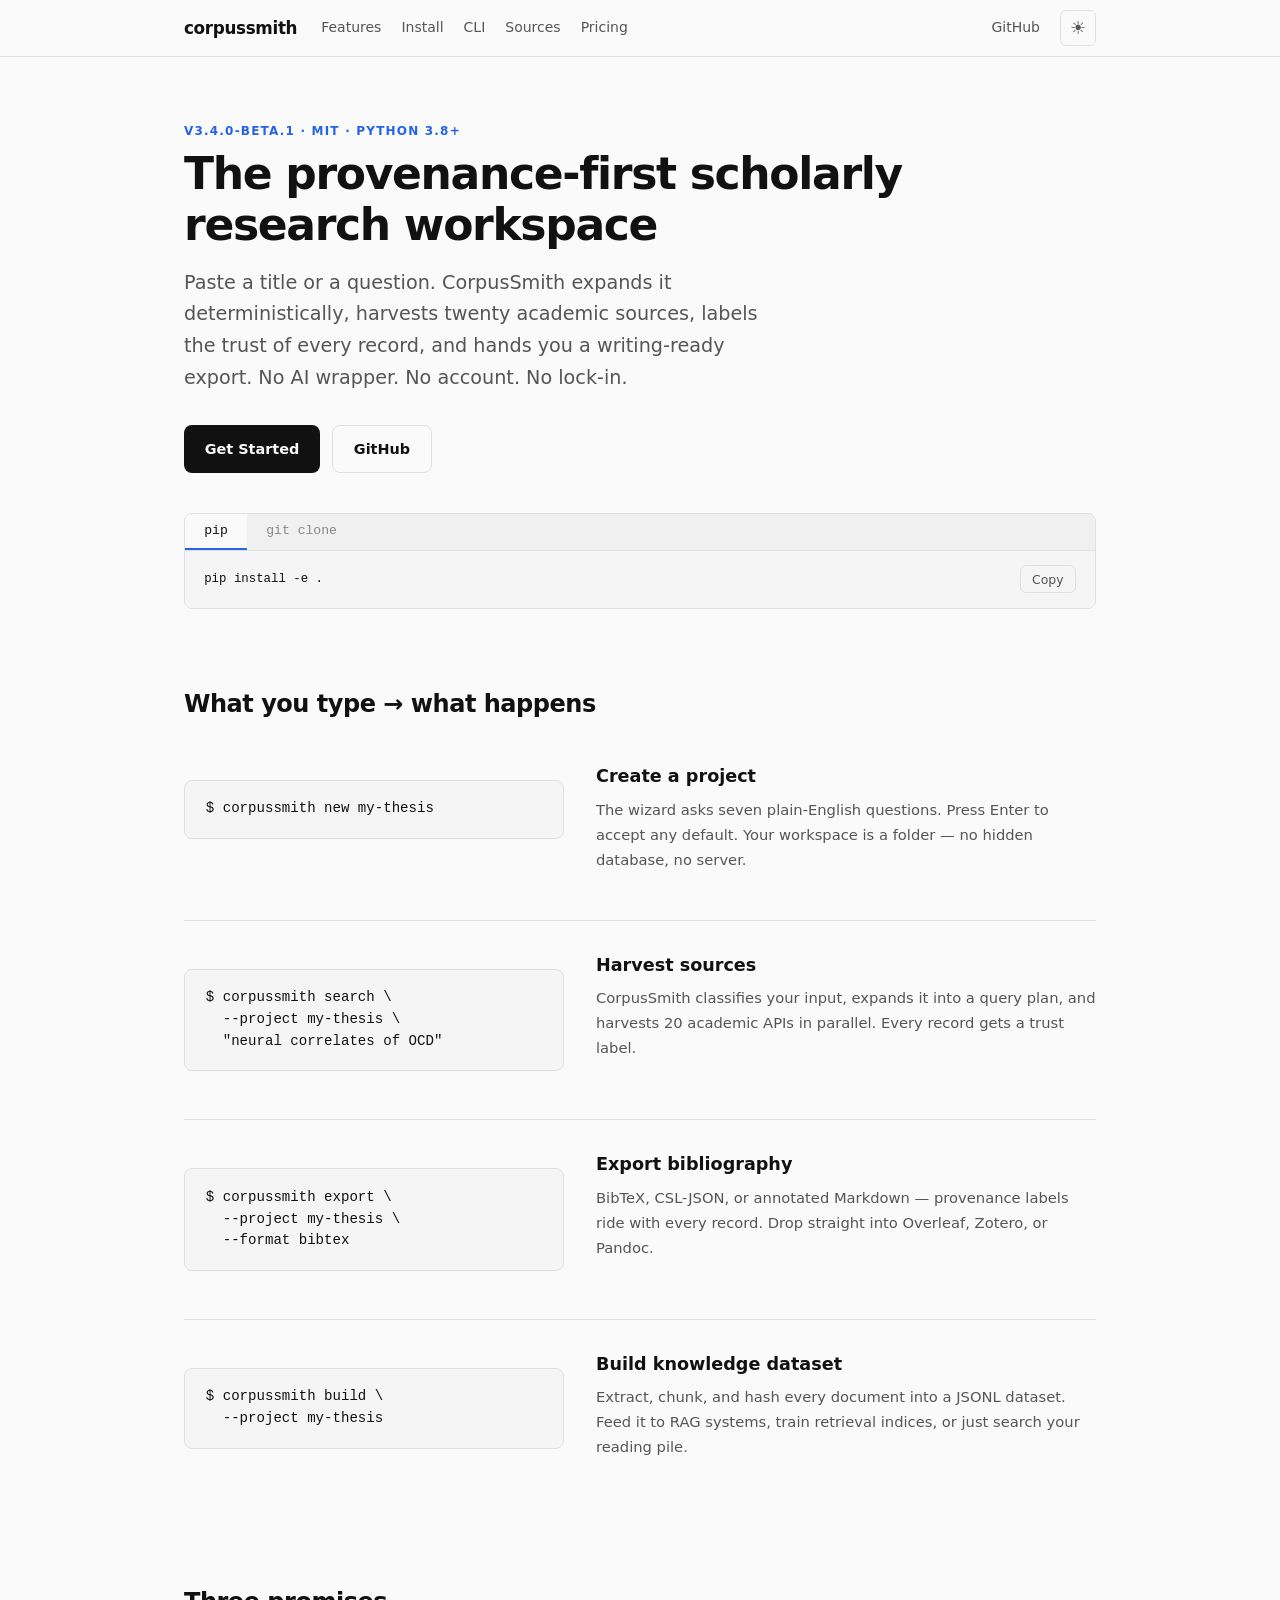
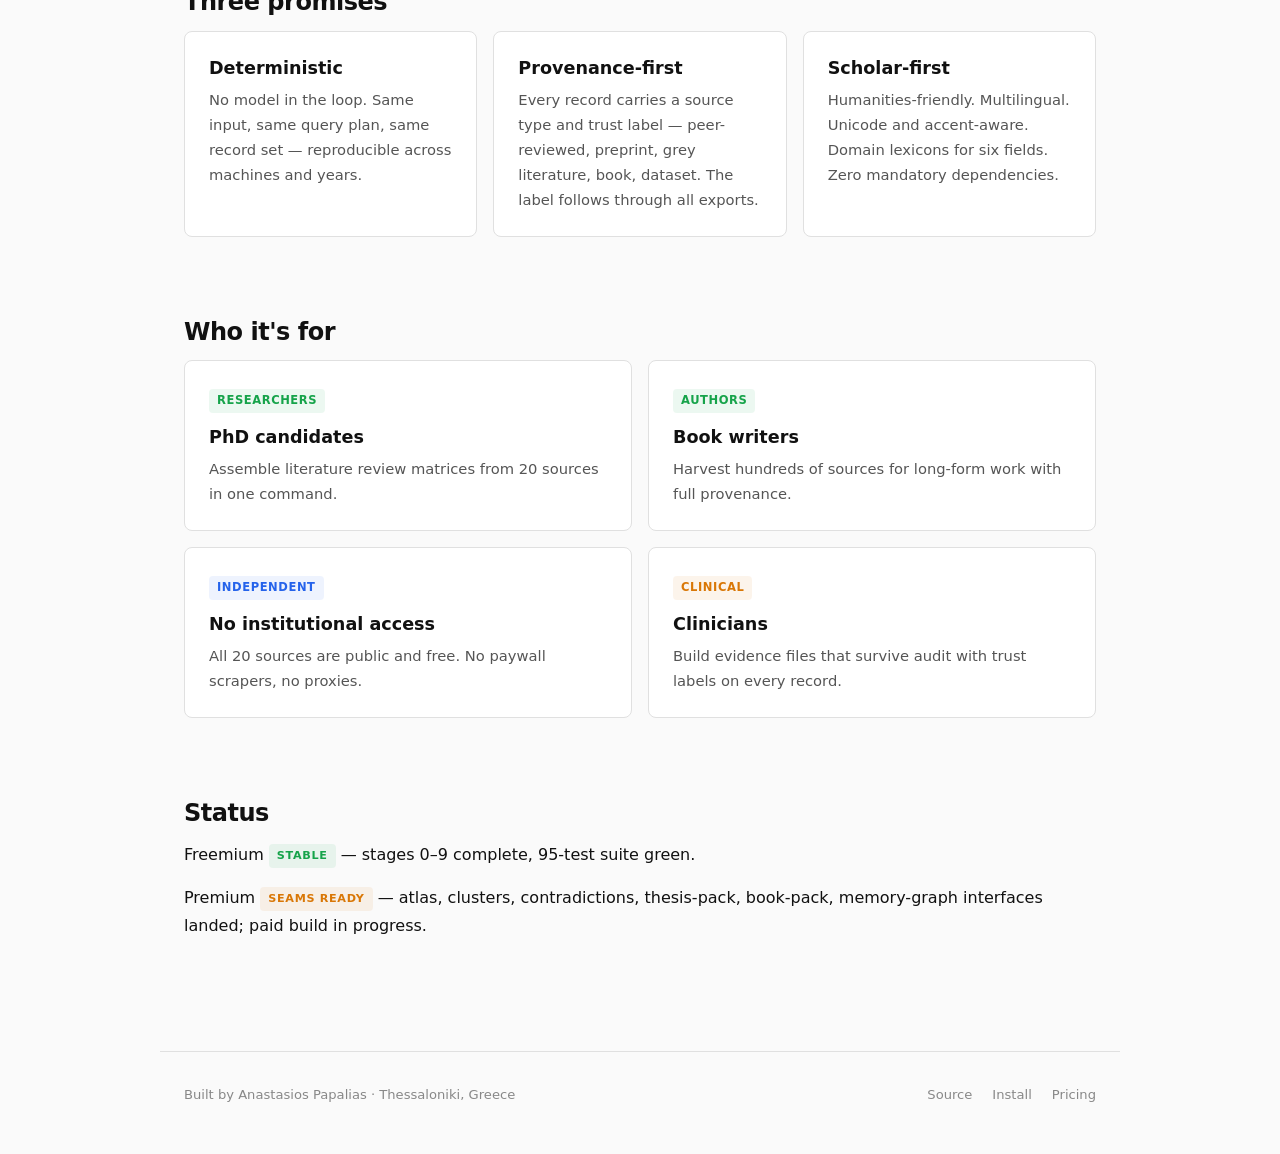
==== commit 0c234a9e: "CorpusSmith v3.5.0-beta.1 — Stages 10-13, security hardening, freemium split Stages added - Stage 10" ====
--- a/site/index.html
+++ b/site/index.html
@@ -3,7 +3,7 @@
 <head>
 <meta charset="utf-8">
 <meta name="viewport" content="width=device-width, initial-scale=1">
-<title>ScholarForge — the provenance-first scholarly research workspace</title>
+<title>CorpusSmith — the provenance-first scholarly research workspace</title>
 <meta name="description" content="Terminal-based scholarly research workbench. Harvest 20 academic APIs, build trustworthy corpora, prepare writing-ready exports.">
 <link rel="stylesheet" href="style.css">
 </head>
@@ -11,7 +11,7 @@
 
 <nav>
   <div class="nav-inner">
-    <a href="index.html" class="brand">scholarforge</a>
+    <a href="index.html" class="brand">corpussmith</a>
     <button class="hamburger" onclick="document.querySelector('.nav-links').classList.toggle('open')" aria-label="Menu">☰</button>
     <div class="nav-links">
       <a href="features.html">Features</a>
@@ -20,7 +20,7 @@
       <a href="sources.html">Sources</a>
       <a href="pricing.html">Pricing</a>
       <span class="spacer"></span>
-      <a href="https://github.com/AnastasiosPapalias/Python/tree/main/scholarforge">GitHub</a>
+      <a href="https://github.com/AnastasiosPapalias/corpussmith">GitHub</a>
       <button class="theme-toggle" onclick="toggleTheme()" aria-label="Toggle theme" title="Toggle dark mode">☀</button>
     </div>
   </div>
@@ -32,11 +32,11 @@
   <section>
     <div class="kicker">v3.4.0-beta.1 · MIT · Python 3.8+</div>
     <h1>The provenance-first scholarly research workspace</h1>
-    <p class="hero-sub">Paste a title or a question. ScholarForge expands it deterministically, harvests twenty academic sources, labels the trust of every record, and hands you a writing-ready export. No AI wrapper. No account. No lock-in.</p>
+    <p class="hero-sub">Paste a title or a question. CorpusSmith expands it deterministically, harvests twenty academic sources, labels the trust of every record, and hands you a writing-ready export. No AI wrapper. No account. No lock-in.</p>
 
     <div class="btn-group">
       <a href="install.html" class="btn btn-primary">Get Started</a>
-      <a href="https://github.com/AnastasiosPapalias/Python/tree/main/scholarforge" class="btn btn-secondary">GitHub</a>
+      <a href="https://github.com/AnastasiosPapalias/corpussmith" class="btn btn-secondary">GitHub</a>
     </div>
 
     <div class="install-block">
@@ -57,7 +57,7 @@
 
     <div class="command-row">
       <div class="command-code">
-        <pre><code>$ scholarforge new my-thesis</code></pre>
+        <pre><code>$ corpussmith new my-thesis</code></pre>
       </div>
       <div class="command-desc">
         <h3>Create a project</h3>
@@ -67,19 +67,19 @@
 
     <div class="command-row">
       <div class="command-code">
-        <pre><code>$ scholarforge search \
+        <pre><code>$ corpussmith search \
   --project my-thesis \
   "neural correlates of OCD"</code></pre>
       </div>
       <div class="command-desc">
         <h3>Harvest sources</h3>
-        <p>ScholarForge classifies your input, expands it into a query plan, and harvests 20 academic APIs in parallel. Every record gets a trust label.</p>
-      </div>
-    </div>
-
-    <div class="command-row">
-      <div class="command-code">
-        <pre><code>$ scholarforge export \
+        <p>CorpusSmith classifies your input, expands it into a query plan, and harvests 20 academic APIs in parallel. Every record gets a trust label.</p>
+      </div>
+    </div>
+
+    <div class="command-row">
+      <div class="command-code">
+        <pre><code>$ corpussmith export \
   --project my-thesis \
   --format bibtex</code></pre>
       </div>
@@ -91,7 +91,7 @@
 
     <div class="command-row">
       <div class="command-code">
-        <pre><code>$ scholarforge build \
+        <pre><code>$ corpussmith build \
   --project my-thesis</code></pre>
       </div>
       <div class="command-desc">
@@ -159,7 +159,7 @@
 <footer>
   <span>Built by <a href="https://github.com/AnastasiosPapalias">Anastasios Papalias</a> · Thessaloniki, Greece</span>
   <div class="footer-links">
-    <a href="https://github.com/AnastasiosPapalias/Python/tree/main/scholarforge">Source</a>
+    <a href="https://github.com/AnastasiosPapalias/corpussmith">Source</a>
     <a href="install.html">Install</a>
     <a href="pricing.html">Pricing</a>
   </div>
@@ -168,7 +168,7 @@
 <script>
 const installs = {
   pip: 'pip install -e .',
-  git: 'git clone https://github.com/AnastasiosPapalias/Python.git && cd Python/scholarforge && pip install -e .'
+  git: 'git clone https://github.com/AnastasiosPapalias/corpussmith.git && cd corpussmith && pip install -e .'
 };
 
 function switchInstall(key, btn) {
--- a/site/style.css
+++ b/site/style.css
@@ -1,4 +1,4 @@
-/* ScholarForge — Feynman.is-inspired design.
+/* CorpusSmith — Feynman.is-inspired design.
    Dark-first, sans-serif, generous whitespace, grid cards,
    interactive install block, smooth transitions. */
 
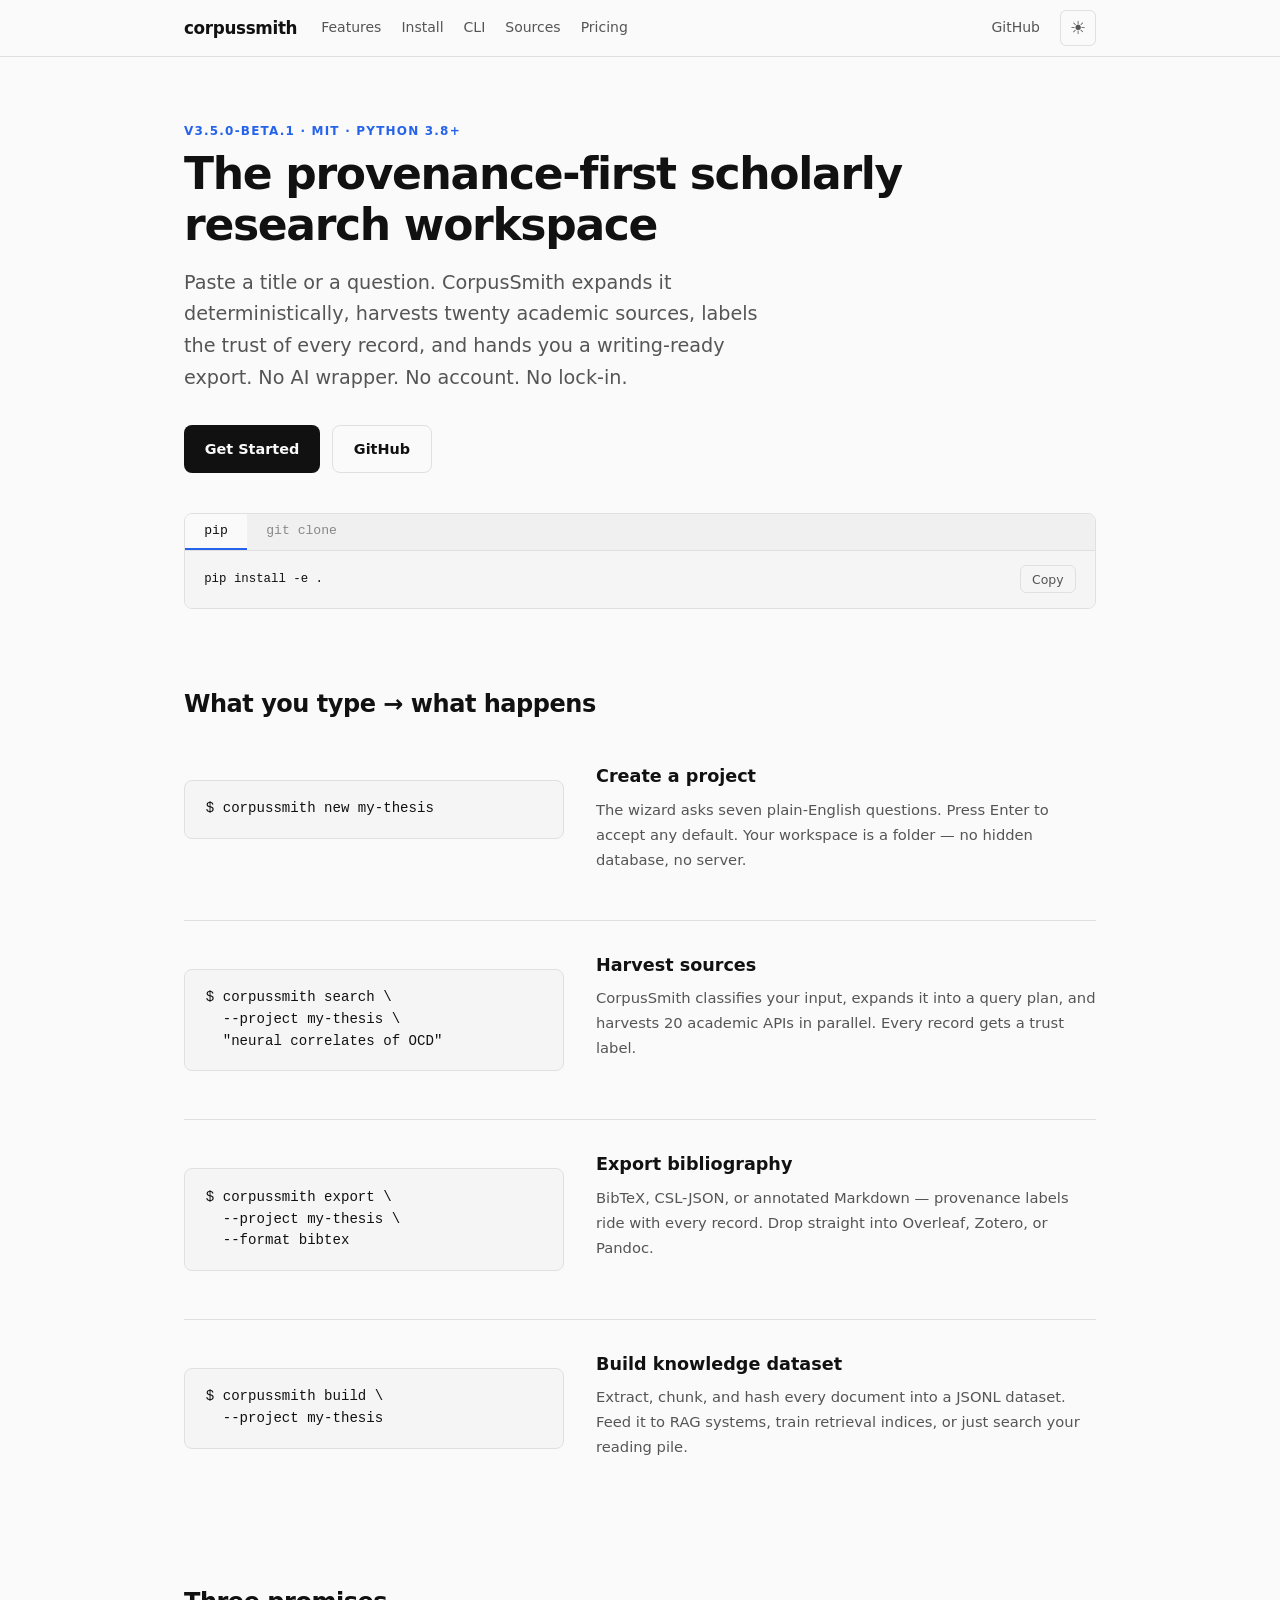
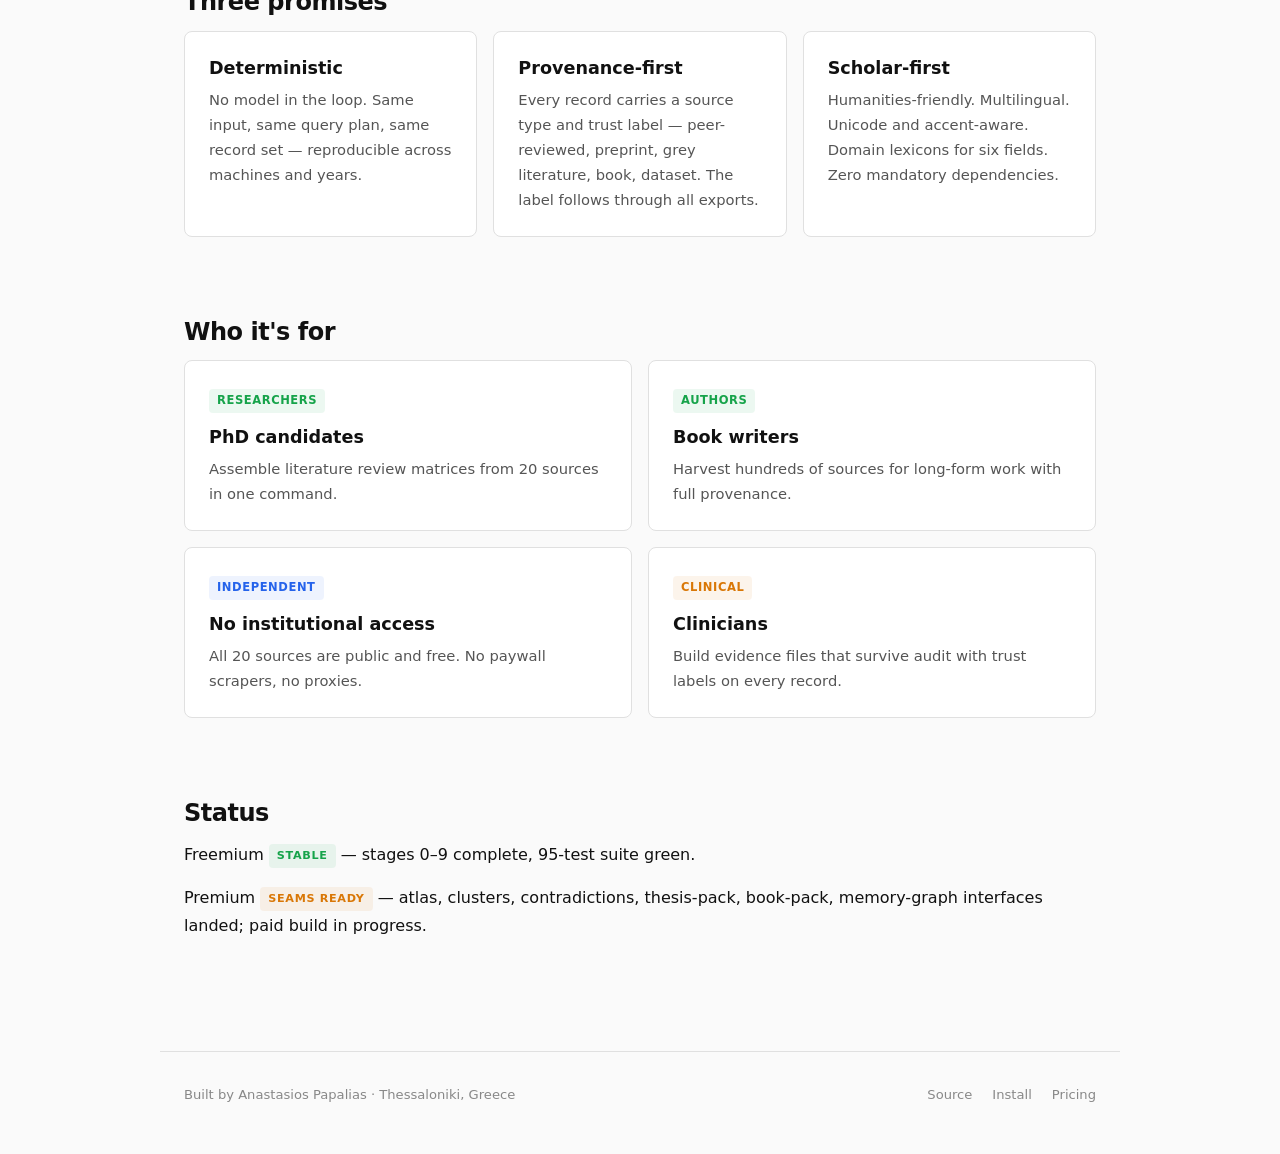
==== commit 2a5c7a6a: "Fix version drift: 3.4.0 → 3.5.0-beta.1 everywhere __init__.py __version__ (single source of truth f" ====
--- a/site/index.html
+++ b/site/index.html
@@ -30,7 +30,7 @@
 
   <!-- Hero -->
   <section>
-    <div class="kicker">v3.4.0-beta.1 · MIT · Python 3.8+</div>
+    <div class="kicker">v3.5.0-beta.1 · MIT · Python 3.8+</div>
     <h1>The provenance-first scholarly research workspace</h1>
     <p class="hero-sub">Paste a title or a question. CorpusSmith expands it deterministically, harvests twenty academic sources, labels the trust of every record, and hands you a writing-ready export. No AI wrapper. No account. No lock-in.</p>
 
